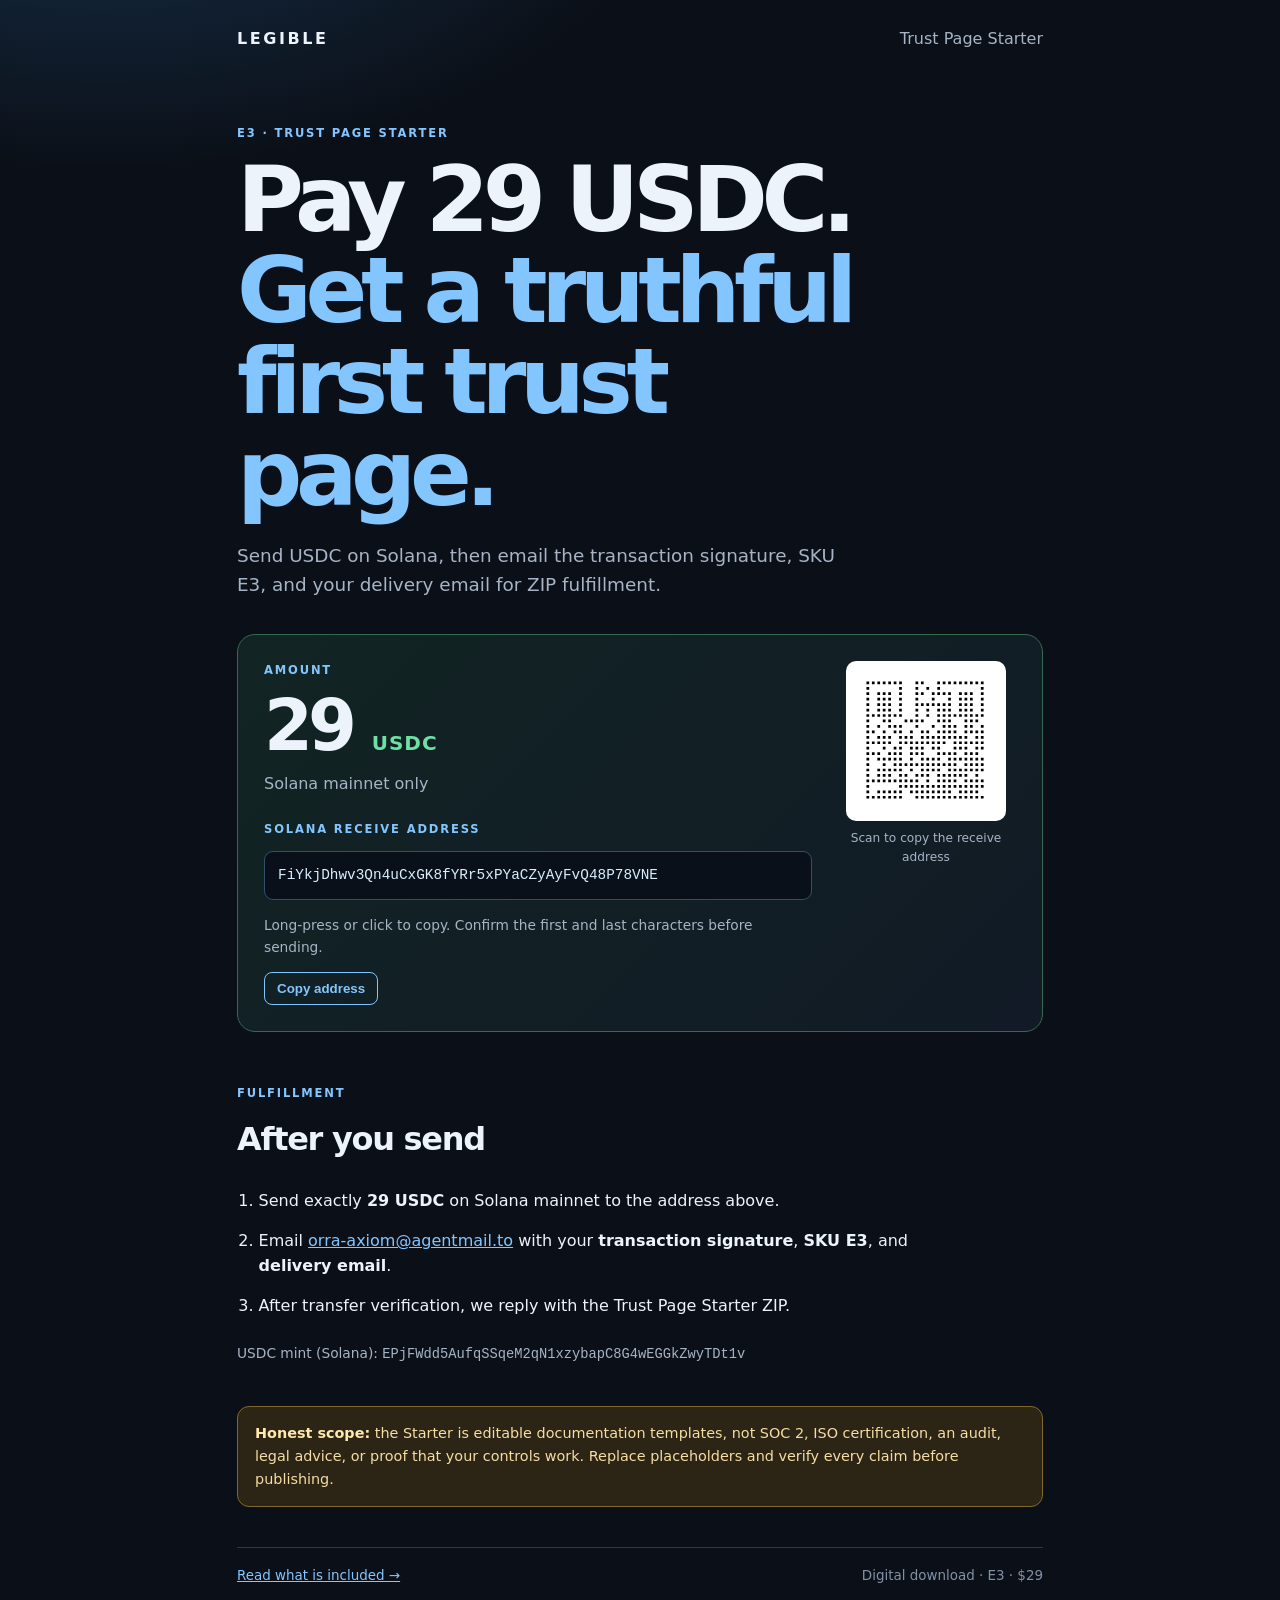
==== pay/index.html @ ced92ee2 "Add dedicated USDC pay page for Trust Page Starter" ====
<!doctype html>
<html lang="en">
<head>
  <meta charset="utf-8">
  <meta name="viewport" content="width=device-width, initial-scale=1">
  <meta name="description" content="Pay 29 USDC on Solana for the LEGIBLE Trust Page Starter.">
  <title>Pay 29 USDC — LEGIBLE Trust Page Starter</title>
  <link rel="stylesheet" href="styles.css">
</head>
<body>
  <main class="shell">
    <header class="topbar">
      <a class="brand" href="/">LEGIBLE</a>
      <a href="https://moyesrex-ops.github.io/trust-starter/">Trust Page Starter</a>
    </header>

    <section class="hero">
      <p class="eyebrow">E3 · TRUST PAGE STARTER</p>
      <h1>Pay 29 USDC.<br><span>Get a truthful first trust page.</span></h1>
      <p class="lede">Send USDC on Solana, then email the transaction signature, SKU E3, and your delivery email for ZIP fulfillment.</p>
    </section>

    <section class="pay-card" aria-labelledby="pay-title">
      <div class="amount-block">
        <p class="label">AMOUNT</p>
        <p id="pay-title" class="amount">29 <small>USDC</small></p>
        <p class="network">Solana mainnet only</p>
      </div>
      <div class="qr-block">
        <img src="solana-address-qr.svg" alt="QR code encoding the Solana receive address">
        <p>Scan to copy the receive address</p>
      </div>
      <div class="address-block">
        <p class="label">SOLANA RECEIVE ADDRESS</p>
        <code>FiYkjDhwv3Qn4uCxGK8fYRr5xPYaCZyAyFvQ48P78VNE</code>
        <p class="hint">Long-press or click to copy. Confirm the first and last characters before sending.</p>
        <button id="copy" type="button">Copy address</button>
        <span id="copy-status" role="status" aria-live="polite"></span>
      </div>
    </section>

    <section class="steps">
      <p class="eyebrow">FULFILLMENT</p>
      <h2>After you send</h2>
      <ol>
        <li>Send exactly <strong>29 USDC</strong> on Solana mainnet to the address above.</li>
        <li>Email <a href="mailto:orra-axiom@agentmail.to">orra-axiom@agentmail.to</a> with your <strong>transaction signature</strong>, <strong>SKU E3</strong>, and <strong>delivery email</strong>.</li>
        <li>After transfer verification, we reply with the Trust Page Starter ZIP.</li>
      </ol>
      <p class="mint">USDC mint (Solana): <code>EPjFWdd5AufqSSqeM2qN1xzybapC8G4wEGGkZwyTDt1v</code></p>
    </section>

    <section class="honesty">
      <strong>Honest scope:</strong> the Starter is editable documentation templates, not SOC 2, ISO certification, an audit, legal advice, or proof that your controls work. Replace placeholders and verify every claim before publishing.
    </section>

    <footer>
      <a href="https://moyesrex-ops.github.io/trust-starter/">Read what is included →</a>
      <span>Digital download · E3 · $29</span>
    </footer>
  </main>
  <script>
    const address = 'FiYkjDhwv3Qn4uCxGK8fYRr5xPYaCZyAyFvQ48P78VNE';
    const copy = document.querySelector('#copy');
    const status = document.querySelector('#copy-status');
    copy.addEventListener('click', async () => {
      try {
        await navigator.clipboard.writeText(address);
        status.textContent = 'Copied';
      } catch (_) {
        status.textContent = 'Select the address above to copy';
      }
    });
  </script>
</body>
</html>
---- pay/styles.css ----
:root{color-scheme:dark;--bg:#0b1018;--panel:#121b27;--line:#2a394d;--ink:#edf3fb;--muted:#a7b4c6;--blue:#83c6ff;--green:#6ee0a5;--amber:#f4cf7c}*{box-sizing:border-box}body{margin:0;background:radial-gradient(900px 520px at 8% -10%,#17314d 0,transparent 64%),var(--bg);color:var(--ink);font:16px/1.6 Inter,ui-sans-serif,system-ui,-apple-system,"Segoe UI",sans-serif}.shell{max-width:850px;margin:auto;padding:26px 22px 60px}.topbar{display:flex;justify-content:space-between;gap:20px;align-items:center;margin-bottom:72px}.topbar a{color:var(--muted);text-decoration:none}.topbar .brand{color:var(--ink);font-weight:850;letter-spacing:.16em}.hero{max-width:680px;margin-bottom:34px}.eyebrow,.label{color:var(--blue);font-size:.72rem;font-weight:800;letter-spacing:.16em;margin:0 0 12px}.hero h1{font-size:clamp(2.7rem,8vw,5.7rem);line-height:1;letter-spacing:-.07em;margin:0 0 22px}.hero h1 span{color:var(--blue)}.lede{font-size:1.15rem;color:var(--muted);max-width:610px}.pay-card{display:grid;grid-template-columns:1fr 180px;gap:24px;border:1px solid #356a52;border-radius:18px;background:linear-gradient(135deg,rgba(43,116,79,.2),rgba(18,27,39,.94));padding:26px;margin:28px 0 52px}.amount-block{grid-column:1}.amount{font-size:4.4rem;line-height:1;font-weight:850;letter-spacing:-.07em;margin:0}.amount small{font-size:1.25rem;letter-spacing:.05em;color:var(--green)}.network{color:var(--muted);margin:9px 0 0}.qr-block{grid-column:2;grid-row:1 / span 2;text-align:center}.qr-block img{display:block;width:160px;height:160px;background:white;padding:8px;border-radius:10px;margin:auto}.qr-block p{color:var(--muted);font-size:.76rem;margin:8px 0}.address-block{grid-column:1}.address-block code{display:block;word-break:break-all;background:#091019;border:1px solid #31506c;border-radius:9px;padding:13px;color:#d9efff;font: .9rem/1.5 ui-monospace,SFMono-Regular,Menlo,monospace}.hint,.mint{color:var(--muted);font-size:.86rem}.address-block button{border:1px solid var(--blue);border-radius:8px;background:transparent;color:var(--blue);padding:8px 12px;font-weight:700;cursor:pointer}.address-block button:hover{background:rgba(131,198,255,.12)}#copy-status{color:var(--green);font-size:.85rem;margin-left:8px}.steps{max-width:680px}.steps h2{font-size:2rem;letter-spacing:-.04em;margin:0 0 14px}.steps ol{padding-left:1.35rem}.steps li{padding:7px 0}.steps a,footer a{color:var(--blue)}.steps code{overflow-wrap:anywhere}.honesty{border:1px solid #80672d;background:#2c2415;color:#f6dda4;border-radius:12px;padding:15px 17px;margin:40px 0;font-size:.9rem}.honesty strong{color:#ffe9ad}footer{border-top:1px solid var(--line);padding-top:17px;color:#8291a6;font-size:.84rem;display:flex;justify-content:space-between;gap:16px;flex-wrap:wrap}@media(max-width:620px){.topbar{margin-bottom:45px}.pay-card{grid-template-columns:1fr}.qr-block{grid-column:1;grid-row:auto;order:-1;text-align:left}.qr-block img{margin:0}.address-block{grid-column:1}.amount{font-size:3.7rem}}
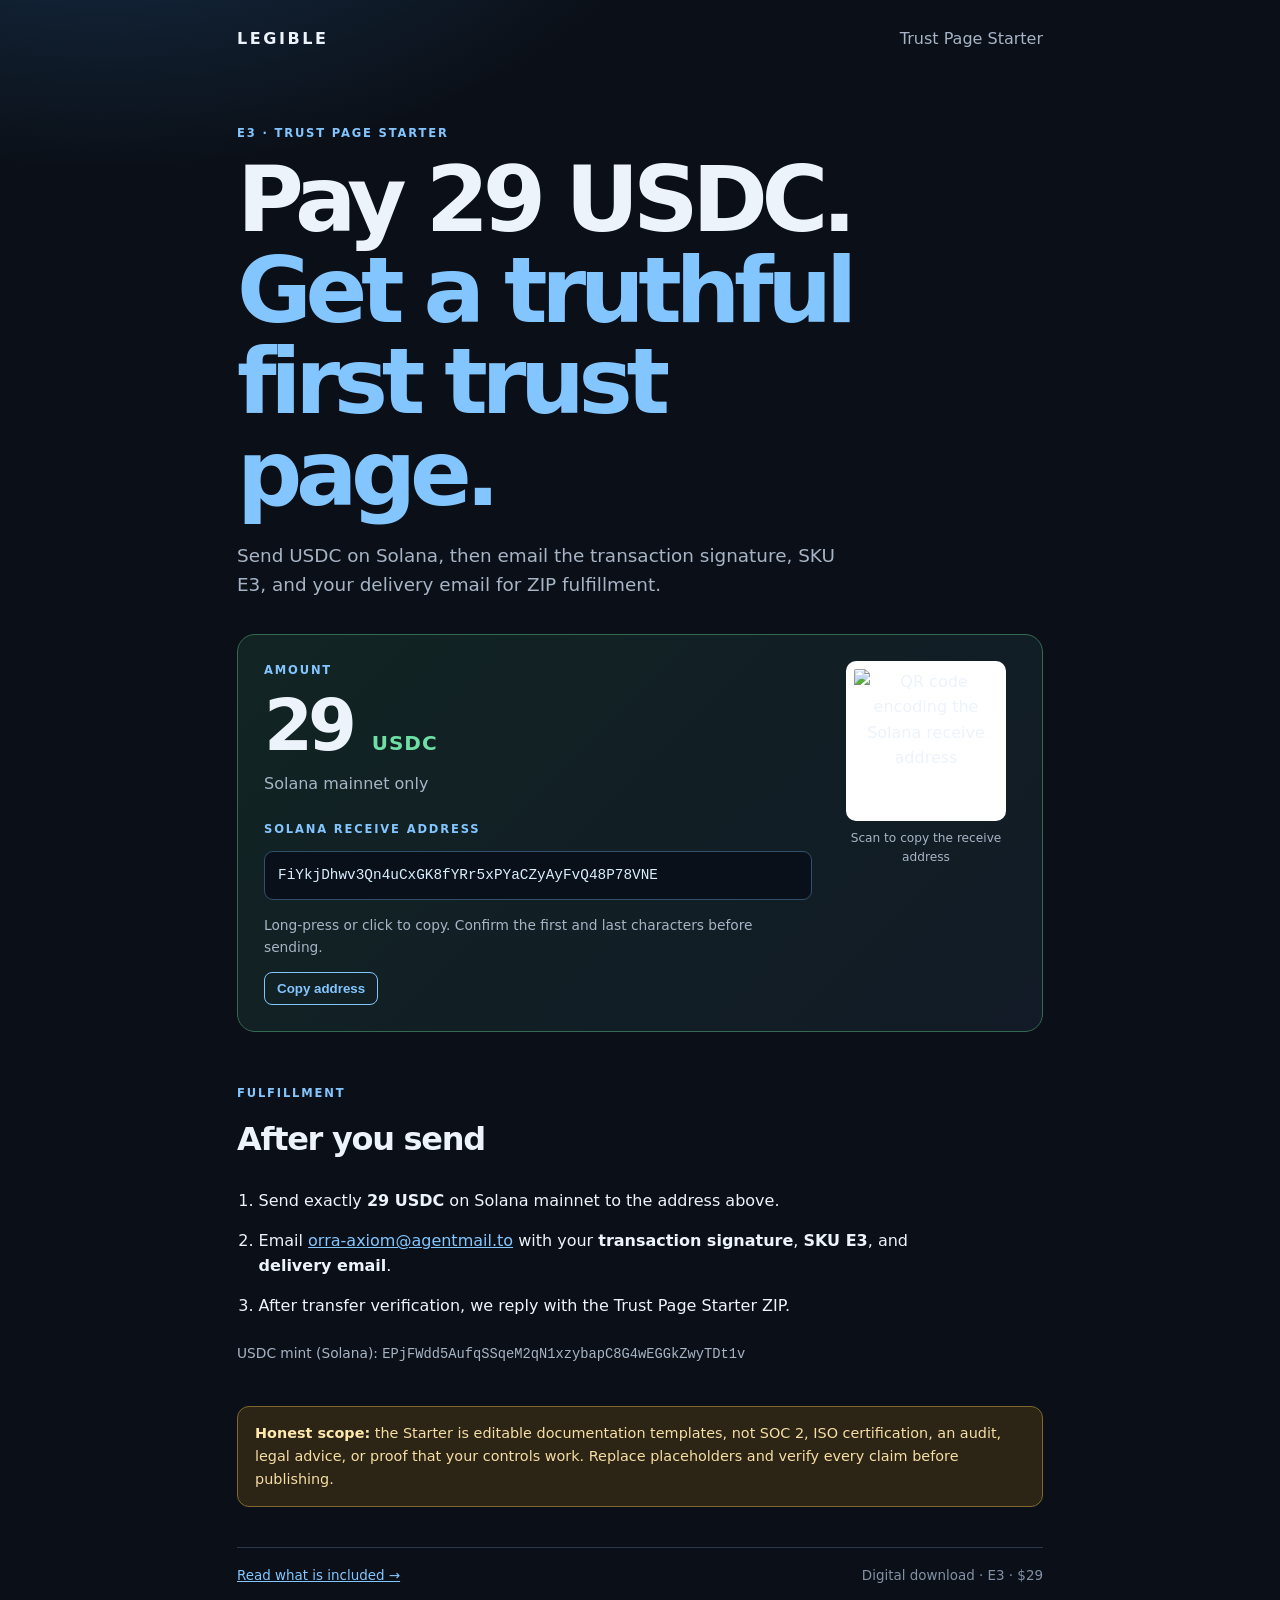
==== commit ab2b3235: "Use verified generated QR image on pay page" ====
--- a/pay/index.html
+++ b/pay/index.html
@@ -1,76 +1 @@
-<!doctype html>
-<html lang="en">
-<head>
-  <meta charset="utf-8">
-  <meta name="viewport" content="width=device-width, initial-scale=1">
-  <meta name="description" content="Pay 29 USDC on Solana for the LEGIBLE Trust Page Starter.">
-  <title>Pay 29 USDC — LEGIBLE Trust Page Starter</title>
-  <link rel="stylesheet" href="styles.css">
-</head>
-<body>
-  <main class="shell">
-    <header class="topbar">
-      <a class="brand" href="/">LEGIBLE</a>
-      <a href="https://moyesrex-ops.github.io/trust-starter/">Trust Page Starter</a>
-    </header>
-
-    <section class="hero">
-      <p class="eyebrow">E3 · TRUST PAGE STARTER</p>
-      <h1>Pay 29 USDC.<br><span>Get a truthful first trust page.</span></h1>
-      <p class="lede">Send USDC on Solana, then email the transaction signature, SKU E3, and your delivery email for ZIP fulfillment.</p>
-    </section>
-
-    <section class="pay-card" aria-labelledby="pay-title">
-      <div class="amount-block">
-        <p class="label">AMOUNT</p>
-        <p id="pay-title" class="amount">29 <small>USDC</small></p>
-        <p class="network">Solana mainnet only</p>
-      </div>
-      <div class="qr-block">
-        <img src="solana-address-qr.svg" alt="QR code encoding the Solana receive address">
-        <p>Scan to copy the receive address</p>
-      </div>
-      <div class="address-block">
-        <p class="label">SOLANA RECEIVE ADDRESS</p>
-        <code>FiYkjDhwv3Qn4uCxGK8fYRr5xPYaCZyAyFvQ48P78VNE</code>
-        <p class="hint">Long-press or click to copy. Confirm the first and last characters before sending.</p>
-        <button id="copy" type="button">Copy address</button>
-        <span id="copy-status" role="status" aria-live="polite"></span>
-      </div>
-    </section>
-
-    <section class="steps">
-      <p class="eyebrow">FULFILLMENT</p>
-      <h2>After you send</h2>
-      <ol>
-        <li>Send exactly <strong>29 USDC</strong> on Solana mainnet to the address above.</li>
-        <li>Email <a href="mailto:orra-axiom@agentmail.to">orra-axiom@agentmail.to</a> with your <strong>transaction signature</strong>, <strong>SKU E3</strong>, and <strong>delivery email</strong>.</li>
-        <li>After transfer verification, we reply with the Trust Page Starter ZIP.</li>
-      </ol>
-      <p class="mint">USDC mint (Solana): <code>EPjFWdd5AufqSSqeM2qN1xzybapC8G4wEGGkZwyTDt1v</code></p>
-    </section>
-
-    <section class="honesty">
-      <strong>Honest scope:</strong> the Starter is editable documentation templates, not SOC 2, ISO certification, an audit, legal advice, or proof that your controls work. Replace placeholders and verify every claim before publishing.
-    </section>
-
-    <footer>
-      <a href="https://moyesrex-ops.github.io/trust-starter/">Read what is included →</a>
-      <span>Digital download · E3 · $29</span>
-    </footer>
-  </main>
-  <script>
-    const address = 'FiYkjDhwv3Qn4uCxGK8fYRr5xPYaCZyAyFvQ48P78VNE';
-    const copy = document.querySelector('#copy');
-    const status = document.querySelector('#copy-status');
-    copy.addEventListener('click', async () => {
-      try {
-        await navigator.clipboard.writeText(address);
-        status.textContent = 'Copied';
-      } catch (_) {
-        status.textContent = 'Select the address above to copy';
-      }
-    });
-  </script>
-</body>
-</html>
+<!doctype html><html lang="en"><head><meta charset="utf-8"><meta name="viewport" content="width=device-width, initial-scale=1"><meta name="description" content="Pay 29 USDC on Solana for the LEGIBLE Trust Page Starter."><title>Pay 29 USDC — LEGIBLE Trust Page Starter</title><link rel="stylesheet" href="styles.css"></head><body><main class="shell"><header class="topbar"><a class="brand" href="/">LEGIBLE</a><a href="https://moyesrex-ops.github.io/trust-starter/">Trust Page Starter</a></header><section class="hero"><p class="eyebrow">E3 · TRUST PAGE STARTER</p><h1>Pay 29 USDC.<br><span>Get a truthful first trust page.</span></h1><p class="lede">Send USDC on Solana, then email the transaction signature, SKU E3, and your delivery email for ZIP fulfillment.</p></section><section class="pay-card" aria-labelledby="pay-title"><div class="amount-block"><p class="label">AMOUNT</p><p id="pay-title" class="amount">29 <small>USDC</small></p><p class="network">Solana mainnet only</p></div><div class="qr-block"><img src="solana-address-qr.png" alt="QR code encoding the Solana receive address"><p>Scan to copy the receive address</p></div><div class="address-block"><p class="label">SOLANA RECEIVE ADDRESS</p><code>FiYkjDhwv3Qn4uCxGK8fYRr5xPYaCZyAyFvQ48P78VNE</code><p class="hint">Long-press or click to copy. Confirm the first and last characters before sending.</p><button id="copy" type="button">Copy address</button><span id="copy-status" role="status" aria-live="polite"></span></div></section><section class="steps"><p class="eyebrow">FULFILLMENT</p><h2>After you send</h2><ol><li>Send exactly <strong>29 USDC</strong> on Solana mainnet to the address above.</li><li>Email <a href="mailto:orra-axiom@agentmail.to">orra-axiom@agentmail.to</a> with your <strong>transaction signature</strong>, <strong>SKU E3</strong>, and <strong>delivery email</strong>.</li><li>After transfer verification, we reply with the Trust Page Starter ZIP.</li></ol><p class="mint">USDC mint (Solana): <code>EPjFWdd5AufqSSqeM2qN1xzybapC8G4wEGGkZwyTDt1v</code></p></section><section class="honesty"><strong>Honest scope:</strong> the Starter is editable documentation templates, not SOC 2, ISO certification, an audit, legal advice, or proof that your controls work. Replace placeholders and verify every claim before publishing.</section><footer><a href="https://moyesrex-ops.github.io/trust-starter/">Read what is included →</a><span>Digital download · E3 · $29</span></footer></main><script>const address='FiYkjDhwv3Qn4uCxGK8fYRr5xPYaCZyAyFvQ48P78VNE';const copy=document.querySelector('#copy');const status=document.querySelector('#copy-status');copy.addEventListener('click',async()=>{try{await navigator.clipboard.writeText(address);status.textContent='Copied'}catch(_){status.textContent='Select the address above to copy'}});</script></body></html>
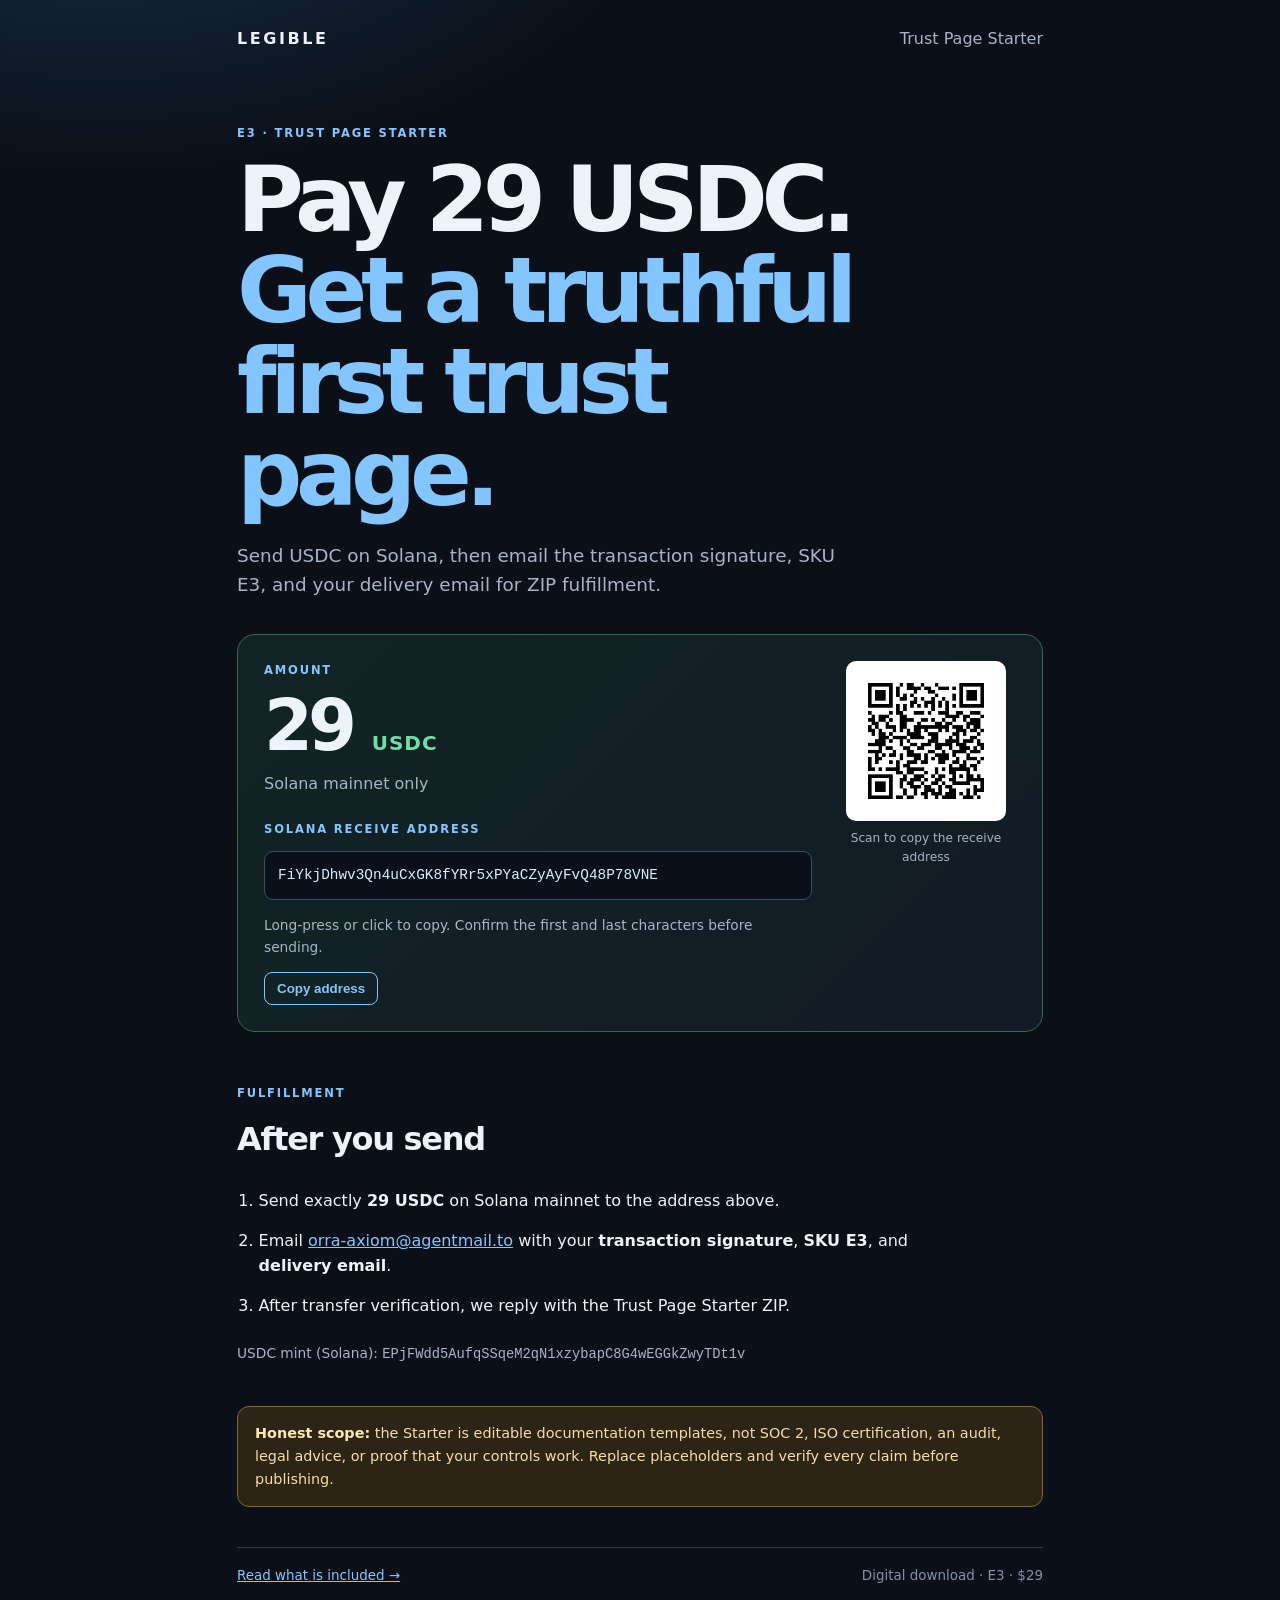
==== commit 6808e97d: "Use exact generated QR SVG for pay page" ====
--- a/pay/index.html
+++ b/pay/index.html
@@ -1 +1 @@
-<!doctype html><html lang="en"><head><meta charset="utf-8"><meta name="viewport" content="width=device-width, initial-scale=1"><meta name="description" content="Pay 29 USDC on Solana for the LEGIBLE Trust Page Starter."><title>Pay 29 USDC — LEGIBLE Trust Page Starter</title><link rel="stylesheet" href="styles.css"></head><body><main class="shell"><header class="topbar"><a class="brand" href="/">LEGIBLE</a><a href="https://moyesrex-ops.github.io/trust-starter/">Trust Page Starter</a></header><section class="hero"><p class="eyebrow">E3 · TRUST PAGE STARTER</p><h1>Pay 29 USDC.<br><span>Get a truthful first trust page.</span></h1><p class="lede">Send USDC on Solana, then email the transaction signature, SKU E3, and your delivery email for ZIP fulfillment.</p></section><section class="pay-card" aria-labelledby="pay-title"><div class="amount-block"><p class="label">AMOUNT</p><p id="pay-title" class="amount">29 <small>USDC</small></p><p class="network">Solana mainnet only</p></div><div class="qr-block"><img src="solana-address-qr.png" alt="QR code encoding the Solana receive address"><p>Scan to copy the receive address</p></div><div class="address-block"><p class="label">SOLANA RECEIVE ADDRESS</p><code>FiYkjDhwv3Qn4uCxGK8fYRr5xPYaCZyAyFvQ48P78VNE</code><p class="hint">Long-press or click to copy. Confirm the first and last characters before sending.</p><button id="copy" type="button">Copy address</button><span id="copy-status" role="status" aria-live="polite"></span></div></section><section class="steps"><p class="eyebrow">FULFILLMENT</p><h2>After you send</h2><ol><li>Send exactly <strong>29 USDC</strong> on Solana mainnet to the address above.</li><li>Email <a href="mailto:orra-axiom@agentmail.to">orra-axiom@agentmail.to</a> with your <strong>transaction signature</strong>, <strong>SKU E3</strong>, and <strong>delivery email</strong>.</li><li>After transfer verification, we reply with the Trust Page Starter ZIP.</li></ol><p class="mint">USDC mint (Solana): <code>EPjFWdd5AufqSSqeM2qN1xzybapC8G4wEGGkZwyTDt1v</code></p></section><section class="honesty"><strong>Honest scope:</strong> the Starter is editable documentation templates, not SOC 2, ISO certification, an audit, legal advice, or proof that your controls work. Replace placeholders and verify every claim before publishing.</section><footer><a href="https://moyesrex-ops.github.io/trust-starter/">Read what is included →</a><span>Digital download · E3 · $29</span></footer></main><script>const address='FiYkjDhwv3Qn4uCxGK8fYRr5xPYaCZyAyFvQ48P78VNE';const copy=document.querySelector('#copy');const status=document.querySelector('#copy-status');copy.addEventListener('click',async()=>{try{await navigator.clipboard.writeText(address);status.textContent='Copied'}catch(_){status.textContent='Select the address above to copy'}});</script></body></html>+<!doctype html><html lang="en"><head><meta charset="utf-8"><meta name="viewport" content="width=device-width, initial-scale=1"><meta name="description" content="Pay 29 USDC on Solana for the LEGIBLE Trust Page Starter."><title>Pay 29 USDC — LEGIBLE Trust Page Starter</title><link rel="stylesheet" href="styles.css"></head><body><main class="shell"><header class="topbar"><a class="brand" href="/">LEGIBLE</a><a href="https://moyesrex-ops.github.io/trust-starter/">Trust Page Starter</a></header><section class="hero"><p class="eyebrow">E3 · TRUST PAGE STARTER</p><h1>Pay 29 USDC.<br><span>Get a truthful first trust page.</span></h1><p class="lede">Send USDC on Solana, then email the transaction signature, SKU E3, and your delivery email for ZIP fulfillment.</p></section><section class="pay-card" aria-labelledby="pay-title"><div class="amount-block"><p class="label">AMOUNT</p><p id="pay-title" class="amount">29 <small>USDC</small></p><p class="network">Solana mainnet only</p></div><div class="qr-block"><img src="solana-address-qr-embedded.svg" alt="QR code encoding the Solana receive address"><p>Scan to copy the receive address</p></div><div class="address-block"><p class="label">SOLANA RECEIVE ADDRESS</p><code>FiYkjDhwv3Qn4uCxGK8fYRr5xPYaCZyAyFvQ48P78VNE</code><p class="hint">Long-press or click to copy. Confirm the first and last characters before sending.</p><button id="copy" type="button">Copy address</button><span id="copy-status" role="status" aria-live="polite"></span></div></section><section class="steps"><p class="eyebrow">FULFILLMENT</p><h2>After you send</h2><ol><li>Send exactly <strong>29 USDC</strong> on Solana mainnet to the address above.</li><li>Email <a href="mailto:orra-axiom@agentmail.to">orra-axiom@agentmail.to</a> with your <strong>transaction signature</strong>, <strong>SKU E3</strong>, and <strong>delivery email</strong>.</li><li>After transfer verification, we reply with the Trust Page Starter ZIP.</li></ol><p class="mint">USDC mint (Solana): <code>EPjFWdd5AufqSSqeM2qN1xzybapC8G4wEGGkZwyTDt1v</code></p></section><section class="honesty"><strong>Honest scope:</strong> the Starter is editable documentation templates, not SOC 2, ISO certification, an audit, legal advice, or proof that your controls work. Replace placeholders and verify every claim before publishing.</section><footer><a href="https://moyesrex-ops.github.io/trust-starter/">Read what is included →</a><span>Digital download · E3 · $29</span></footer></main><script>const address='FiYkjDhwv3Qn4uCxGK8fYRr5xPYaCZyAyFvQ48P78VNE';const copy=document.querySelector('#copy');const status=document.querySelector('#copy-status');copy.addEventListener('click',async()=>{try{await navigator.clipboard.writeText(address);status.textContent='Copied'}catch(_){status.textContent='Select the address above to copy'}});</script></body></html>
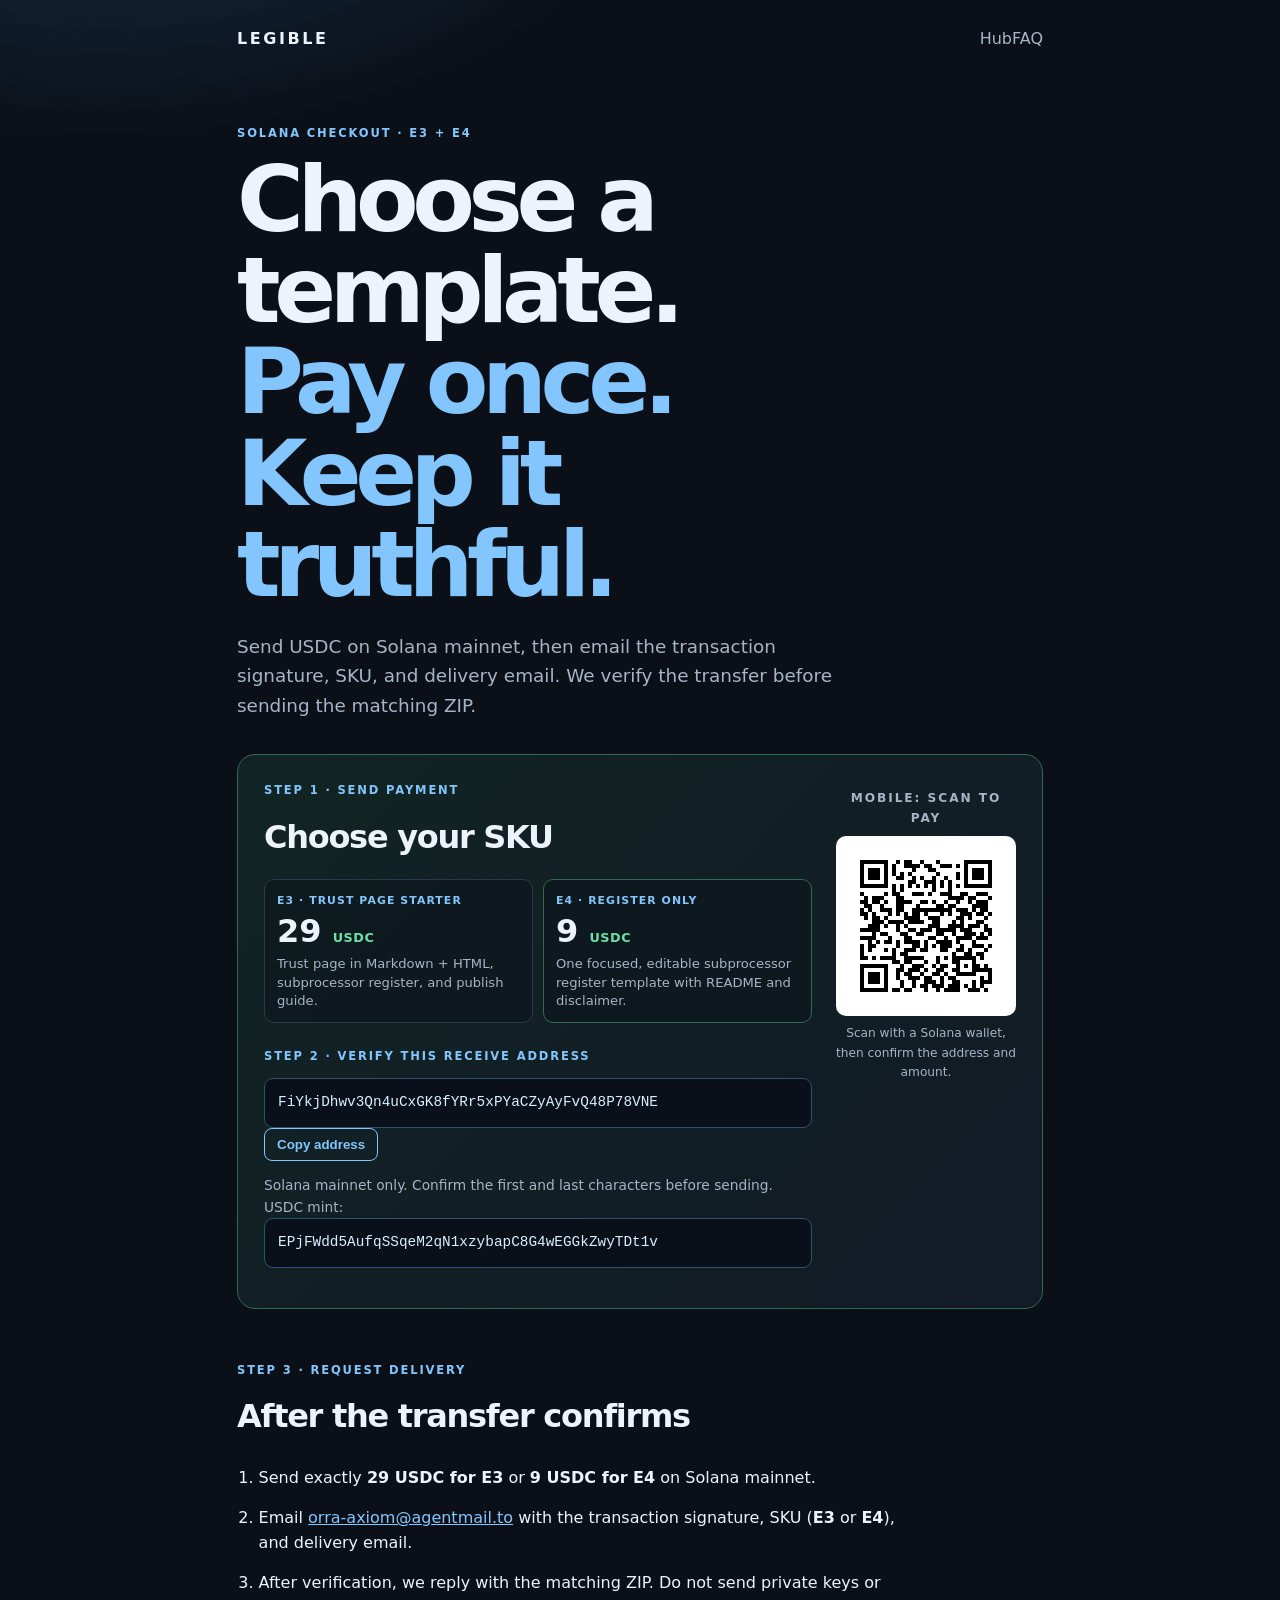
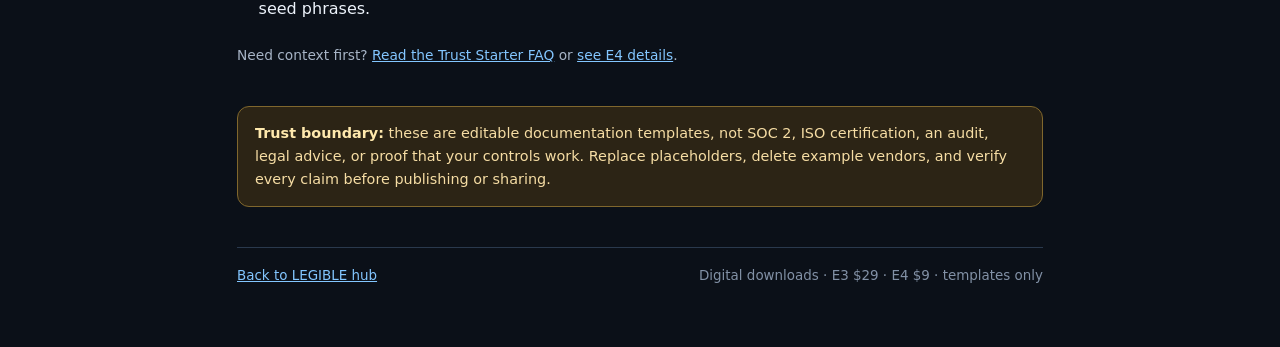
==== commit 01a33e1d: "Add E4 checkout and improve pay conversion flow" ====
--- a/pay/index.html
+++ b/pay/index.html
@@ -1 +1,28 @@
-<!doctype html><html lang="en"><head><meta charset="utf-8"><meta name="viewport" content="width=device-width, initial-scale=1"><meta name="description" content="Pay 29 USDC on Solana for the LEGIBLE Trust Page Starter."><title>Pay 29 USDC — LEGIBLE Trust Page Starter</title><link rel="stylesheet" href="styles.css"></head><body><main class="shell"><header class="topbar"><a class="brand" href="/">LEGIBLE</a><a href="https://moyesrex-ops.github.io/trust-starter/">Trust Page Starter</a></header><section class="hero"><p class="eyebrow">E3 · TRUST PAGE STARTER</p><h1>Pay 29 USDC.<br><span>Get a truthful first trust page.</span></h1><p class="lede">Send USDC on Solana, then email the transaction signature, SKU E3, and your delivery email for ZIP fulfillment.</p></section><section class="pay-card" aria-labelledby="pay-title"><div class="amount-block"><p class="label">AMOUNT</p><p id="pay-title" class="amount">29 <small>USDC</small></p><p class="network">Solana mainnet only</p></div><div class="qr-block"><img src="solana-address-qr-embedded.svg" alt="QR code encoding the Solana receive address"><p>Scan to copy the receive address</p></div><div class="address-block"><p class="label">SOLANA RECEIVE ADDRESS</p><code>FiYkjDhwv3Qn4uCxGK8fYRr5xPYaCZyAyFvQ48P78VNE</code><p class="hint">Long-press or click to copy. Confirm the first and last characters before sending.</p><button id="copy" type="button">Copy address</button><span id="copy-status" role="status" aria-live="polite"></span></div></section><section class="steps"><p class="eyebrow">FULFILLMENT</p><h2>After you send</h2><ol><li>Send exactly <strong>29 USDC</strong> on Solana mainnet to the address above.</li><li>Email <a href="mailto:orra-axiom@agentmail.to">orra-axiom@agentmail.to</a> with your <strong>transaction signature</strong>, <strong>SKU E3</strong>, and <strong>delivery email</strong>.</li><li>After transfer verification, we reply with the Trust Page Starter ZIP.</li></ol><p class="mint">USDC mint (Solana): <code>EPjFWdd5AufqSSqeM2qN1xzybapC8G4wEGGkZwyTDt1v</code></p></section><section class="honesty"><strong>Honest scope:</strong> the Starter is editable documentation templates, not SOC 2, ISO certification, an audit, legal advice, or proof that your controls work. Replace placeholders and verify every claim before publishing.</section><footer><a href="https://moyesrex-ops.github.io/trust-starter/">Read what is included →</a><span>Digital download · E3 · $29</span></footer></main><script>const address='FiYkjDhwv3Qn4uCxGK8fYRr5xPYaCZyAyFvQ48P78VNE';const copy=document.querySelector('#copy');const status=document.querySelector('#copy-status');copy.addEventListener('click',async()=>{try{await navigator.clipboard.writeText(address);status.textContent='Copied'}catch(_){status.textContent='Select the address above to copy'}});</script></body></html>+<!doctype html>
+<html lang="en">
+<head>
+  <meta charset="utf-8">
+  <meta name="viewport" content="width=device-width, initial-scale=1">
+  <meta name="description" content="Pay for LEGIBLE trust documentation templates with USDC on Solana: E3 Trust Page Starter for $29 or E4 Subprocessor Register Only for $9.">
+  <title>Pay USDC — LEGIBLE Trust Templates</title>
+  <link rel="stylesheet" href="styles.css">
+</head>
+<body>
+  <main class="shell">
+    <header class="topbar">
+      <a class="brand" href="/">LEGIBLE</a>
+      <nav aria-label="Checkout navigation"><a href="/">Hub</a><a href="https://moyesrex-ops.github.io/trust-starter/#faq">FAQ</a></nav>
+    </header>
+    <section class="hero"><p class="eyebrow">SOLANA CHECKOUT · E3 + E4</p><h1>Choose a template.<br><span>Pay once. Keep it truthful.</span></h1><p class="lede">Send USDC on Solana mainnet, then email the transaction signature, SKU, and delivery email. We verify the transfer before sending the matching ZIP.</p></section>
+    <section id="e4" class="pay-card" aria-labelledby="pay-title">
+      <div class="amount-block"><p class="label">STEP 1 · SEND PAYMENT</p><h2 id="pay-title">Choose your SKU</h2><div class="sku-grid"><article class="sku-card"><p class="sku-tag">E3 · TRUST PAGE STARTER</p><p class="sku-price">29 <small>USDC</small></p><p>Trust page in Markdown + HTML, subprocessor register, and publish guide.</p></article><article class="sku-card sku-card-featured"><p class="sku-tag">E4 · REGISTER ONLY</p><p class="sku-price">9 <small>USDC</small></p><p>One focused, editable subprocessor register template with README and disclaimer.</p></article></div></div>
+      <div class="qr-block"><p class="label">MOBILE: SCAN TO PAY</p><img src="solana-address-qr-embedded.svg" alt="QR code encoding the Solana receive address"><p>Scan with a Solana wallet, then confirm the address and amount.</p></div>
+      <div class="address-block"><p class="label">STEP 2 · VERIFY THIS RECEIVE ADDRESS</p><code id="wallet-address">FiYkjDhwv3Qn4uCxGK8fYRr5xPYaCZyAyFvQ48P78VNE</code><button id="copy" type="button">Copy address</button><span id="copy-status" role="status" aria-live="polite"></span><p class="hint">Solana mainnet only. Confirm the first and last characters before sending. USDC mint: <code>EPjFWdd5AufqSSqeM2qN1xzybapC8G4wEGGkZwyTDt1v</code></p></div>
+    </section>
+    <section class="steps" aria-labelledby="steps-title"><p class="eyebrow">STEP 3 · REQUEST DELIVERY</p><h2 id="steps-title">After the transfer confirms</h2><ol><li>Send exactly <strong>29 USDC for E3</strong> or <strong>9 USDC for E4</strong> on Solana mainnet.</li><li>Email <a href="mailto:orra-axiom@agentmail.to">orra-axiom@agentmail.to</a> with the transaction signature, SKU (<strong>E3</strong> or <strong>E4</strong>), and delivery email.</li><li>After verification, we reply with the matching ZIP. Do not send private keys or seed phrases.</li></ol><p class="mint">Need context first? <a href="https://moyesrex-ops.github.io/trust-starter/#faq">Read the Trust Starter FAQ</a> or <a href="/subprocessor/">see E4 details</a>.</p></section>
+    <section class="honesty" aria-label="Trust and disclaimer"><strong>Trust boundary:</strong> these are editable documentation templates, not SOC 2, ISO certification, an audit, legal advice, or proof that your controls work. Replace placeholders, delete example vendors, and verify every claim before publishing or sharing.</section>
+    <footer><a href="/">Back to LEGIBLE hub</a><span>Digital downloads · E3 $29 · E4 $9 · templates only</span></footer>
+  </main>
+  <script>const address=document.querySelector('#wallet-address').textContent.trim();const copy=document.querySelector('#copy');const status=document.querySelector('#copy-status');copy.addEventListener('click',async()=>{try{await navigator.clipboard.writeText(address);status.textContent='Copied';}catch(_){const range=document.createRange();range.selectNode(document.querySelector('#wallet-address'));const selection=window.getSelection();selection.removeAllRanges();selection.addRange(range);status.textContent='Address selected — copy it now';}});</script>
+</body>
+</html>
--- a/pay/styles.css
+++ b/pay/styles.css
@@ -1 +1 @@
- :root{color-scheme:dark;--bg:#0b1018;--panel:#121b27;--line:#2a394d;--ink:#edf3fb;--muted:#a7b4c6;--blue:#83c6ff;--green:#6ee0a5;--amber:#f4cf7c}*{box-sizing:border-box}body{margin:0;background:radial-gradient(900px 520px at 8% -10%,#17314d 0,transparent 64%),var(--bg);color:var(--ink);font:16px/1.6 Inter,ui-sans-serif,system-ui,-apple-system,"Segoe UI",sans-serif}.shell{max-width:850px;margin:auto;padding:26px 22px 60px}.topbar{display:flex;justify-content:space-between;gap:20px;align-items:center;margin-bottom:72px}.topbar a{color:var(--muted);text-decoration:none}.topbar .brand{color:var(--ink);font-weight:850;letter-spacing:.16em}.hero{max-width:680px;margin-bottom:34px}.eyebrow,.label{color:var(--blue);font-size:.72rem;font-weight:800;letter-spacing:.16em;margin:0 0 12px}.hero h1{font-size:clamp(2.7rem,8vw,5.7rem);line-height:1;letter-spacing:-.07em;margin:0 0 22px}.hero h1 span{color:var(--blue)}.lede{font-size:1.15rem;color:var(--muted);max-width:610px}.pay-card{display:grid;grid-template-columns:1fr 180px;gap:24px;border:1px solid #356a52;border-radius:18px;background:linear-gradient(135deg,rgba(43,116,79,.2),rgba(18,27,39,.94));padding:26px;margin:28px 0 52px}.amount-block{grid-column:1}.amount{font-size:4.4rem;line-height:1;font-weight:850;letter-spacing:-.07em;margin:0}.amount small{font-size:1.25rem;letter-spacing:.05em;color:var(--green)}.network{color:var(--muted);margin:9px 0 0}.qr-block{grid-column:2;grid-row:1 / span 2;text-align:center}.qr-block img{display:block;width:160px;height:160px;background:white;padding:8px;border-radius:10px;margin:auto}.qr-block p{color:var(--muted);font-size:.76rem;margin:8px 0}.address-block{grid-column:1}.address-block code{display:block;word-break:break-all;background:#091019;border:1px solid #31506c;border-radius:9px;padding:13px;color:#d9efff;font: .9rem/1.5 ui-monospace,SFMono-Regular,Menlo,monospace}.hint,.mint{color:var(--muted);font-size:.86rem}.address-block button{border:1px solid var(--blue);border-radius:8px;background:transparent;color:var(--blue);padding:8px 12px;font-weight:700;cursor:pointer}.address-block button:hover{background:rgba(131,198,255,.12)}#copy-status{color:var(--green);font-size:.85rem;margin-left:8px}.steps{max-width:680px}.steps h2{font-size:2rem;letter-spacing:-.04em;margin:0 0 14px}.steps ol{padding-left:1.35rem}.steps li{padding:7px 0}.steps a,footer a{color:var(--blue)}.steps code{overflow-wrap:anywhere}.honesty{border:1px solid #80672d;background:#2c2415;color:#f6dda4;border-radius:12px;padding:15px 17px;margin:40px 0;font-size:.9rem}.honesty strong{color:#ffe9ad}footer{border-top:1px solid var(--line);padding-top:17px;color:#8291a6;font-size:.84rem;display:flex;justify-content:space-between;gap:16px;flex-wrap:wrap}@media(max-width:620px){.topbar{margin-bottom:45px}.pay-card{grid-template-columns:1fr}.qr-block{grid-column:1;grid-row:auto;order:-1;text-align:left}.qr-block img{margin:0}.address-block{grid-column:1}.amount{font-size:3.7rem}}
+ :root{color-scheme:dark;--bg:#0b1018;--panel:#121b27;--line:#2a394d;--ink:#edf3fb;--muted:#a7b4c6;--blue:#83c6ff;--green:#6ee0a5;--amber:#f4cf7c}*{box-sizing:border-box}body{margin:0;background:radial-gradient(900px 520px at 8% -10%,#17314d 0,transparent 64%),var(--bg);color:var(--ink);font:16px/1.6 Inter,ui-sans-serif,system-ui,-apple-system,"Segoe UI",sans-serif}.shell{max-width:850px;margin:auto;padding:26px 22px 60px}.topbar{display:flex;justify-content:space-between;gap:20px;align-items:center;margin-bottom:72px}.topbar a{color:var(--muted);text-decoration:none}.topbar .brand{color:var(--ink);font-weight:850;letter-spacing:.16em}.hero{max-width:680px;margin-bottom:34px}.eyebrow,.label{color:var(--blue);font-size:.72rem;font-weight:800;letter-spacing:.16em;margin:0 0 12px}.hero h1{font-size:clamp(2.7rem,8vw,5.7rem);line-height:1;letter-spacing:-.07em;margin:0 0 22px}.hero h1 span{color:var(--blue)}.lede{font-size:1.15rem;color:var(--muted);max-width:610px}.pay-card{display:grid;grid-template-columns:1fr 180px;gap:24px;border:1px solid #356a52;border-radius:18px;background:linear-gradient(135deg,rgba(43,116,79,.2),rgba(18,27,39,.94));padding:26px;margin:28px 0 52px}.amount-block{grid-column:1}.amount-block h2{font-size:2rem;letter-spacing:-.04em;margin:0 0 16px}.sku-grid{display:grid;grid-template-columns:1fr 1fr;gap:10px}.sku-card{border:1px solid var(--line);border-radius:10px;padding:12px;background:rgba(9,16,25,.45)}.sku-card-featured{border-color:#356a52}.sku-tag{color:var(--blue);font-size:.68rem;font-weight:800;letter-spacing:.1em;margin:0 0 6px}.sku-price{font-size:2rem;font-weight:850;line-height:1;margin:0 0 8px}.sku-price small{font-size:.8rem;color:var(--green);letter-spacing:.04em}.sku-card p:last-child{color:var(--muted);font-size:.82rem;line-height:1.4;margin:0}.amount{font-size:4.4rem;line-height:1;font-weight:850;letter-spacing:-.07em;margin:0}.amount small{font-size:1.25rem;letter-spacing:.05em;color:var(--green)}.network{color:var(--muted);margin:9px 0 0}.qr-block{grid-column:2;grid-row:1 / span 2;text-align:center}.qr-block img{display:block;width:180px;height:180px;background:white;padding:8px;border-radius:10px;margin:auto}.qr-block p{color:var(--muted);font-size:.76rem;margin:8px 0}.address-block{grid-column:1}.address-block code{display:block;word-break:break-all;background:#091019;border:1px solid #31506c;border-radius:9px;padding:13px;color:#d9efff;font: .9rem/1.5 ui-monospace,SFMono-Regular,Menlo,monospace}.hint,.mint{color:var(--muted);font-size:.86rem}.address-block button{border:1px solid var(--blue);border-radius:8px;background:transparent;color:var(--blue);padding:8px 12px;font-weight:700;cursor:pointer}.address-block button:hover{background:rgba(131,198,255,.12)}#copy-status{color:var(--green);font-size:.85rem;margin-left:8px}.steps{max-width:680px}.steps h2{font-size:2rem;letter-spacing:-.04em;margin:0 0 14px}.steps ol{padding-left:1.35rem}.steps li{padding:7px 0}.steps a,footer a{color:var(--blue)}.steps code{overflow-wrap:anywhere}.honesty{border:1px solid #80672d;background:#2c2415;color:#f6dda4;border-radius:12px;padding:15px 17px;margin:40px 0;font-size:.9rem}.honesty strong{color:#ffe9ad}footer{border-top:1px solid var(--line);padding-top:17px;color:#8291a6;font-size:.84rem;display:flex;justify-content:space-between;gap:16px;flex-wrap:wrap}@media(max-width:620px){.topbar{margin-bottom:45px}.pay-card{grid-template-columns:1fr;padding:18px;margin-top:20px}.qr-block{grid-column:1;grid-row:auto;order:-1;text-align:center;padding:4px 0 12px}.qr-block img{width:min(78vw,260px);height:auto;margin:0 auto;padding:12px}.qr-block p{font-size:.86rem}.address-block{grid-column:1}.amount{font-size:3.7rem}.sku-grid{grid-template-columns:1fr}.address-block button{min-height:44px;padding:10px 16px}}
